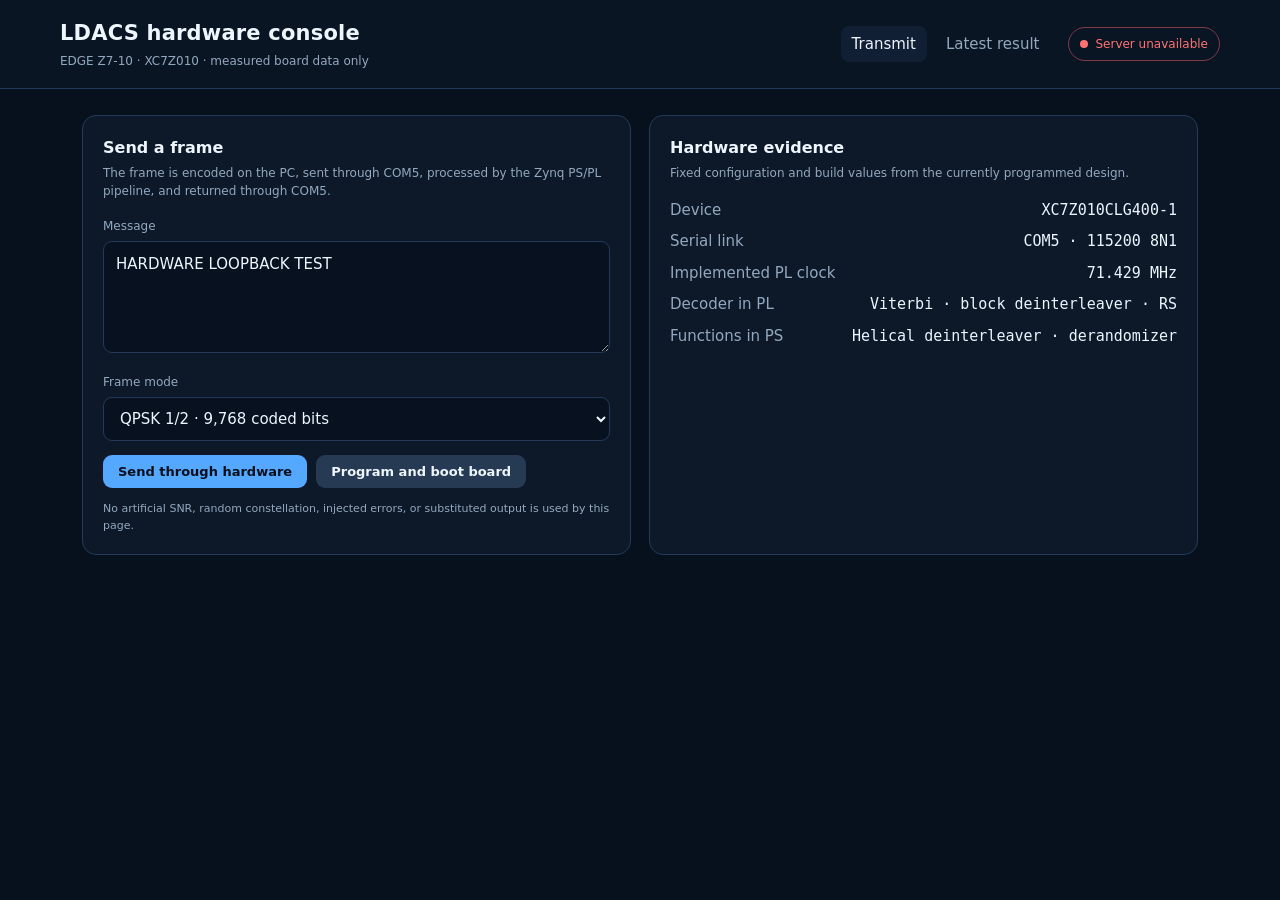
==== web/tx/index.html @ 37ef96d2 "Publish EDGE Z7-10 LDACS hardware receiver" ====
<!doctype html>
<html lang="en">
<head>
  <meta charset="utf-8">
  <meta name="viewport" content="width=device-width,initial-scale=1">
  <title>LDACS Hardware Console</title>
  <link rel="stylesheet" href="../shared/styles.css">
</head>
<body>
<header class="app-header">
  <div class="brand">
    <h1>LDACS hardware console</h1>
    <p>EDGE Z7-10 · XC7Z010 · measured board data only</p>
  </div>
  <nav class="nav"><a class="active" href="/tx/index.html">Transmit</a><a href="/rx/index.html">Latest result</a></nav>
  <div id="boardStatus" class="status">Checking COM5</div>
</header>

<main class="container stack">
  <section class="grid">
    <div class="card">
      <h2>Send a frame</h2>
      <p class="intro">The frame is encoded on the PC, sent through COM5, processed by the Zynq PS/PL pipeline, and returned through COM5.</p>
      <div class="field">
        <label for="message">Message</label>
        <textarea id="message">HARDWARE LOOPBACK TEST</textarea>
      </div>
      <div class="field">
        <label for="mode">Frame mode</label>
        <select id="mode">
          <option value="qpsk_1_2">QPSK 1/2 · 9,768 coded bits</option>
          <option value="qpsk_2_3">QPSK 2/3 · 9,768 coded bits</option>
          <option value="qpsk_3_4">QPSK 3/4 · 9,768 coded bits</option>
          <option value="16qam_1_2">16QAM 1/2 · 19,536 coded bits</option>
          <option value="16qam_2_3">16QAM 2/3 · 19,536 coded bits</option>
          <option value="64qam_1_2">64QAM 1/2 · 29,304 coded bits</option>
          <option value="64qam_2_3">64QAM 2/3 · 29,304 coded bits</option>
          <option value="64qam_3_4">64QAM 3/4 · 29,304 coded bits</option>
        </select>
      </div>
      <div class="actions">
        <button id="sendButton" class="primary" onclick="sendFrame()">Send through hardware</button>
        <button id="bootButton" class="secondary" onclick="bootBoard()">Program and boot board</button>
      </div>
      <div id="notice" class="notice"></div>
      <p class="footnote">No artificial SNR, random constellation, injected errors, or substituted output is used by this page.</p>
    </div>

    <div class="card">
      <h2>Hardware evidence</h2>
      <p class="intro">Fixed configuration and build values from the currently programmed design.</p>
      <div class="kv">
        <div>Device</div><div>XC7Z010CLG400-1</div>
        <div>Serial link</div><div>COM5 · 115200 8N1</div>
        <div>Implemented PL clock</div><div>71.429 MHz</div>
        <div>Decoder in PL</div><div>Viterbi · block deinterleaver · RS</div>
        <div>Functions in PS</div><div>Helical deinterleaver · derandomizer</div>
      </div>
    </div>
  </section>

  <section id="result" class="stack hidden">
    <div class="card">
      <h2>Returned data</h2>
      <p class="intro">The right-hand value is displayed only after a valid response header and payload arrive from the board.</p>
      <div class="message-pair">
        <div class="message-box"><strong>Sent</strong><pre id="sentText"></pre></div>
        <div id="receivedBox" class="message-box"><strong>Received from hardware</strong><pre id="receivedText"></pre></div>
      </div>
    </div>

    <div class="metrics">
      <div class="metric"><div id="roundTrip" class="value">—</div><div class="label">Measured COM5 round trip</div></div>
      <div class="metric"><div id="throughput" class="value">—</div><div class="label">Measured effective payload rate</div></div>
      <div class="metric"><div id="codedBits" class="value">—</div><div class="label">Coded bits sent</div></div>
      <div class="metric"><div id="payloadBytes" class="value">—</div><div class="label">Returned frame bytes</div></div>
    </div>

    <div class="card">
      <h2>Observed transaction path</h2>
      <p class="intro">This diagram identifies the components traversed; only the complete UART-to-UART interval is timed.</p>
      <div class="flow">
        <div class="node"><strong>PC encoder</strong><span>Software</span></div>
        <div class="node transport"><strong>COM5 TX</strong><span>UART bytes</span></div>
        <div class="node hardware"><strong>Zynq PS</strong><span>Helical + DMA</span></div>
        <div class="node hardware"><strong>FPGA PL</strong><span>Viterbi + BDI + RS</span></div>
        <div class="node hardware"><strong>Zynq PS</strong><span>Derandomizer</span></div>
        <div class="node transport"><strong>COM5 RX</strong><span>Returned payload</span></div>
      </div>
    </div>

    <div class="grid">
      <div class="card">
        <h2>Validation checks</h2>
        <p class="intro">Hardware output is checked both against the input and against a complete software decode of the exact transmitted frame.</p>
        <div class="check-grid">
          <div class="check"><div class="name">Hardware vs input</div><div id="inputCheck" class="result">—</div></div>
          <div class="check"><div class="name">Hardware vs full software model</div><div id="softwareCheck" class="result">—</div></div>
          <div class="check"><div class="name">RS status from hardware</div><div id="rsCheck" class="result">—</div></div>
        </div>
        <div class="kv">
          <div>Hardware byte mismatches</div><div id="hwMismatch">—</div>
          <div>Hardware RS corrections</div><div id="rsCorrections">—</div>
          <div>Hardware RS failures</div><div id="rsFailures">—</div>
          <div>Measured host software decode</div><div id="softwareTime">—</div>
        </div>
        <p class="footnote">The software model and hardware use the same SPEC-CHECK constants. A match verifies implementation consistency, not specification conformance.</p>
      </div>

      <div class="card">
        <h2>Implemented FPGA resources</h2>
        <p class="intro">Real values parsed from the routed XC7Z010 Vivado report.</p>
        <div class="resource"><div class="resource-head"><span>Slice LUTs</span><span>11,031 / 17,600 · 62.68%</span></div><div class="bar"><span style="width:62.68%"></span></div></div>
        <div class="resource"><div class="resource-head"><span>Slice registers</span><span>5,788 / 35,200 · 16.44%</span></div><div class="bar"><span style="width:16.44%"></span></div></div>
        <div class="resource"><div class="resource-head"><span>Block RAM tiles</span><span>50.5 / 60 · 84.17%</span></div><div class="bar"><span style="width:84.17%"></span></div></div>
        <div class="resource"><div class="resource-head"><span>DSPs</span><span>1 / 80 · 1.25%</span></div><div class="bar"><span style="width:1.25%"></span></div></div>
      </div>
    </div>
  </section>
</main>

<script src="../shared/app.js"></script>
<script>
const API = location.origin;
function showNotice(text, kind = 'info') { const box = document.getElementById('notice'); box.textContent = text; box.className = `notice show ${kind}`; }

async function pollStatus() {
  const pill = document.getElementById('boardStatus');
  try {
    const response = await fetch(`${API}/api/hw/status`, {cache: 'no-store'});
    const data = await response.json();
    if (data.com_open) { pill.className = 'status live'; pill.textContent = `COM5 open · ${data.baud} baud`; }
    else { pill.className = 'status error'; pill.textContent = 'COM5 unavailable'; }
  } catch (_) { pill.className = 'status error'; pill.textContent = 'Server unavailable'; }
}

async function bootBoard() {
  const button = document.getElementById('bootButton'); button.disabled = true;
  showNotice('Programming the FPGA and starting the ARM firmware…');
  try {
    const response = await fetch(`${API}/api/hw/boot`, {method: 'POST', body: '{}'});
    const data = await response.json();
    showNotice(data.success ? 'Board programmed and firmware started.' : data.message, data.success ? 'ok' : 'bad');
  } catch (error) { showNotice(`Boot failed: ${error.message}`, 'bad'); }
  finally { button.disabled = false; pollStatus(); }
}

async function sendFrame() {
  const button = document.getElementById('sendButton');
  const payload = document.getElementById('message').value;
  const mode = document.getElementById('mode').value;
  if (!payload.length) return showNotice('Enter a message first.', 'bad');
  button.disabled = true; showNotice('Waiting for the real COM5 hardware response…');
  try {
    const response = await fetch(`${API}/api/tx/transmit`, { method: 'POST', headers: {'Content-Type': 'application/json'}, body: JSON.stringify({payload, mode}) });
    const data = await response.json();
    if (data.status !== 'success' || !data.hw_active) throw new Error(data.message || 'No valid hardware result');
    renderResult(data);
    showNotice(data.is_bit_exact ? 'Hardware response received and verified.' : 'Hardware responded with mismatches.', data.is_bit_exact ? 'ok' : 'bad');
  } catch (error) { document.getElementById('result').classList.add('hidden'); showNotice(error.message, 'bad'); }
  finally { button.disabled = false; pollStatus(); }
}

function renderResult(data) {
  const sw = data.software_crosscheck || {};
  document.getElementById('result').classList.remove('hidden');
  document.getElementById('sentText').textContent = data.input_text || '';
  document.getElementById('receivedText').textContent = data.recovered_text || '';
  document.getElementById('receivedBox').classList.toggle('good', Boolean(data.is_bit_exact));
  document.getElementById('roundTrip').textContent = `${fixed(data.latency_ms, 3)} ms`;
  document.getElementById('throughput').textContent = `${fixed(data.throughput_mbps, 3)} Mb/s`;
  document.getElementById('codedBits').textContent = Number(data.coded_bits || 0).toLocaleString();
  document.getElementById('payloadBytes').textContent = `${Number(data.frame_payload_bytes || 0).toLocaleString()} B`;
  setCheck('inputCheck', data.is_bit_exact, data.is_bit_exact ? 'PASS · bit exact' : 'FAIL');
  setCheck('softwareCheck', sw.matches_hardware, sw.matches_hardware ? 'PASS · exact match' : 'FAIL');
  setCheck('rsCheck', data.rs_fails === 0, data.rs_fails === 0 ? 'PASS · no failures' : 'FAIL');
  document.getElementById('hwMismatch').textContent = data.byte_mismatches ?? '—';
  document.getElementById('rsCorrections').textContent = data.rs_corrections ?? '—';
  document.getElementById('rsFailures').textContent = data.rs_fails ?? '—';
  document.getElementById('softwareTime').textContent = sw.measured_decode_ms == null ? '—' : `${fixed(sw.measured_decode_ms, 3)} ms`;
  document.getElementById('result').scrollIntoView({behavior: 'smooth', block: 'start'});
}
function setCheck(id, pass, text) { const element = document.getElementById(id); element.className = `result ${pass ? 'pass' : 'fail'}`; element.textContent = text; }
pollStatus(); setInterval(pollStatus, 5000);
</script>
</body>
</html>
---- web/shared/styles.css ----
:root {
  color-scheme: dark;
  --bg: #07101d; --panel: #0d1929; --panel-2: #101f33; --line: #233b59;
  --text: #edf5ff; --muted: #93a8bf; --blue: #55a8ff; --green: #42dfa0;
  --amber: #ffbd59; --red: #ff7272; --purple: #b795ff;
}
* { box-sizing: border-box; }
body { margin: 0; min-height: 100vh; background: var(--bg); color: var(--text); font: 15px/1.5 system-ui, -apple-system, "Segoe UI", sans-serif; }
.app-header { display: flex; align-items: center; gap: 18px; padding: 18px max(22px, calc((100vw - 1160px) / 2)); border-bottom: 1px solid var(--line); background: #0a1524; position: sticky; top: 0; z-index: 10; }
.brand { flex: 1; }
.brand h1 { margin: 0; font-size: 21px; letter-spacing: .2px; }
.brand p { margin: 2px 0 0; color: var(--muted); font-size: 12px; }
.nav { display: flex; gap: 8px; }
.nav a { color: var(--muted); text-decoration: none; padding: 7px 11px; border-radius: 8px; }
.nav a.active, .nav a:hover { color: var(--text); background: var(--panel-2); }
.status { display: inline-flex; align-items: center; gap: 7px; padding: 7px 11px; border: 1px solid var(--line); border-radius: 999px; color: var(--muted); font-size: 12px; white-space: nowrap; }
.status::before { content: ""; width: 8px; height: 8px; border-radius: 50%; background: #718096; }
.status.live { color: var(--green); border-color: #237858; }
.status.live::before { background: var(--green); box-shadow: 0 0 10px #42dfa088; }
.status.error { color: var(--red); border-color: #7d3b45; }
.status.error::before { background: var(--red); }
.container { max-width: 1160px; margin: 0 auto; padding: 26px 22px 46px; }
.grid { display: grid; grid-template-columns: repeat(2, minmax(0, 1fr)); gap: 18px; }
.metrics { display: grid; grid-template-columns: repeat(4, minmax(0, 1fr)); gap: 12px; }
.span-2 { grid-column: 1 / -1; }
.stack { display: grid; gap: 18px; }
.card { background: var(--panel); border: 1px solid var(--line); border-radius: 14px; padding: 20px; }
.card h2 { margin: 0 0 4px; font-size: 16px; }
.card .intro { margin: 0 0 17px; color: var(--muted); font-size: 12px; }
label { display: block; color: var(--muted); font-size: 12px; margin-bottom: 6px; }
textarea, select { width: 100%; color: var(--text); background: #07111f; border: 1px solid var(--line); border-radius: 9px; padding: 11px 12px; font: inherit; }
textarea { min-height: 112px; resize: vertical; }
textarea:focus, select:focus { outline: 2px solid #55a8ff55; border-color: var(--blue); }
.field { margin-bottom: 14px; }
.actions { display: flex; flex-wrap: wrap; gap: 9px; }
button { border: 0; border-radius: 9px; padding: 10px 15px; font: 650 13px/1 system-ui, sans-serif; cursor: pointer; }
button.primary { color: #05101c; background: var(--blue); }
button.secondary { color: var(--text); background: #263a53; }
button:disabled { opacity: .5; cursor: wait; }
.notice { display: none; margin-top: 13px; padding: 11px 12px; border-radius: 9px; font-size: 12px; }
.notice.show { display: block; }
.notice.ok { color: var(--green); background: #0b2b22; border: 1px solid #237858; }
.notice.bad { color: var(--red); background: #30171d; border: 1px solid #7d3b45; }
.notice.info { color: var(--blue); background: #10243a; border: 1px solid #28577f; }
.kv { display: grid; grid-template-columns: 1fr auto; gap: 9px 14px; margin-top: 14px; }
.kv div:nth-child(odd) { color: var(--muted); }
.kv div:nth-child(even) { text-align: right; font-family: ui-monospace, Consolas, monospace; }
.metric { background: var(--panel-2); border: 1px solid var(--line); border-radius: 12px; padding: 15px; }
.metric .value { font: 700 22px/1.2 ui-monospace, Consolas, monospace; color: var(--blue); }
.metric .label { margin-top: 6px; color: var(--muted); font-size: 11px; }
.message-pair { display: grid; grid-template-columns: 1fr 1fr; gap: 12px; }
.message-box { min-height: 92px; padding: 13px; border-radius: 10px; background: #06101d; border: 1px solid var(--line); }
.message-box strong { display: block; color: var(--muted); font-size: 11px; margin-bottom: 7px; }
.message-box pre { margin: 0; white-space: pre-wrap; overflow-wrap: anywhere; font: 14px/1.5 ui-monospace, Consolas, monospace; }
.message-box.good { border-color: #237858; }
.flow { display: grid; grid-template-columns: repeat(6, minmax(0, 1fr)); gap: 8px; align-items: stretch; }
.node { padding: 12px 9px; text-align: center; border: 1px solid var(--line); background: #091524; border-radius: 10px; }
.node strong { display: block; font-size: 12px; }
.node span { display: block; margin-top: 4px; color: var(--muted); font-size: 10px; }
.node.hardware { border-color: #7053a0; }
.node.transport { border-color: #28577f; }
.check-grid { display: grid; grid-template-columns: repeat(3, 1fr); gap: 10px; }
.check { background: #091524; border: 1px solid var(--line); border-radius: 10px; padding: 13px; }
.check .name { color: var(--muted); font-size: 11px; }
.check .result { margin-top: 5px; font-weight: 700; }
.pass { color: var(--green); } .fail { color: var(--red); } .caution { color: var(--amber); }
.footnote { margin: 13px 0 0; color: var(--muted); font-size: 11px; }
.resource { margin-top: 11px; }
.resource-head { display: flex; justify-content: space-between; color: var(--muted); font-size: 11px; }
.bar { height: 7px; margin-top: 5px; border-radius: 999px; background: #07111f; overflow: hidden; }
.bar span { display: block; height: 100%; background: var(--purple); }
.hidden { display: none !important; }
.empty { color: var(--muted); text-align: center; padding: 35px 10px; }
@media (max-width: 850px) {
  .app-header { align-items: flex-start; flex-wrap: wrap; }
  .brand { flex-basis: 100%; }
  .grid, .message-pair { grid-template-columns: 1fr; }
  .metrics { grid-template-columns: repeat(2, 1fr); }
  .flow { grid-template-columns: repeat(2, 1fr); }
  .check-grid { grid-template-columns: 1fr; }
}
@media (max-width: 520px) {
  .container { padding: 18px 13px 34px; }
  .metrics, .flow { grid-template-columns: 1fr; }
  .status { width: 100%; justify-content: center; }
}
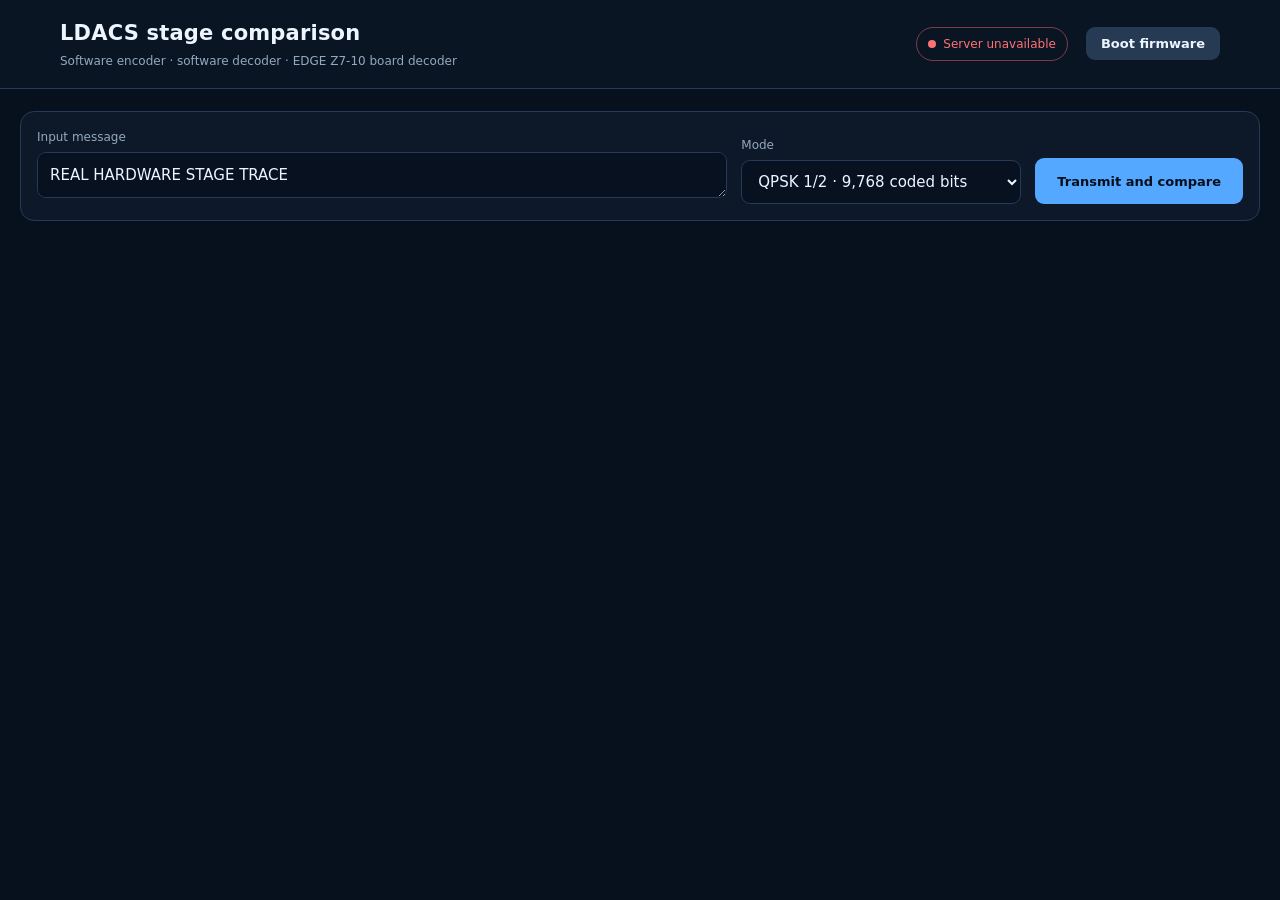
==== commit 4b292d58: "Preserve current EDGE Z7-10 LDACS project snapshot" ====
--- a/web/tx/index.html
+++ b/web/tx/index.html
@@ -3,118 +3,80 @@
 <head>
   <meta charset="utf-8">
   <meta name="viewport" content="width=device-width,initial-scale=1">
-  <title>LDACS Hardware Console</title>
+  <title>LDACS Real Stage Comparison</title>
   <link rel="stylesheet" href="../shared/styles.css">
 </head>
 <body>
 <header class="app-header">
   <div class="brand">
-    <h1>LDACS hardware console</h1>
-    <p>EDGE Z7-10 · XC7Z010 · measured board data only</p>
+    <h1>LDACS stage comparison</h1>
+    <p>Software encoder · software decoder · EDGE Z7-10 board decoder</p>
   </div>
-  <nav class="nav"><a class="active" href="/tx/index.html">Transmit</a><a href="/rx/index.html">Latest result</a></nav>
   <div id="boardStatus" class="status">Checking COM5</div>
+  <button id="bootButton" class="secondary" onclick="bootBoard()">Boot firmware</button>
 </header>
 
-<main class="container stack">
-  <section class="grid">
-    <div class="card">
-      <h2>Send a frame</h2>
-      <p class="intro">The frame is encoded on the PC, sent through COM5, processed by the Zynq PS/PL pipeline, and returned through COM5.</p>
-      <div class="field">
-        <label for="message">Message</label>
-        <textarea id="message">HARDWARE LOOPBACK TEST</textarea>
+<main class="trace-container">
+  <section class="control-card">
+    <div class="field input-field">
+      <label for="message">Input message</label>
+      <textarea id="message">REAL HARDWARE STAGE TRACE</textarea>
+    </div>
+    <div class="field mode-field">
+      <label for="mode">Mode</label>
+      <select id="mode">
+        <option value="qpsk_1_2">QPSK 1/2 · 9,768 coded bits</option>
+        <option value="qpsk_2_3">QPSK 2/3 · 9,768 coded bits</option>
+        <option value="qpsk_3_4">QPSK 3/4 · 9,768 coded bits</option>
+        <option value="16qam_1_2">16QAM 1/2 · 19,536 coded bits</option>
+        <option value="16qam_2_3">16QAM 2/3 · 19,536 coded bits</option>
+        <option value="64qam_1_2">64QAM 1/2 · 29,304 coded bits</option>
+        <option value="64qam_2_3">64QAM 2/3 · 29,304 coded bits</option>
+        <option value="64qam_3_4">64QAM 3/4 · 29,304 coded bits</option>
+      </select>
+    </div>
+    <button id="sendButton" class="primary transmit-button" onclick="sendFrame()">Transmit and compare</button>
+  </section>
+
+  <div id="notice" class="notice"></div>
+
+  <section id="result" class="hidden">
+    <section class="received-card">
+      <div>
+        <span class="received-label">Received from board</span>
+        <pre id="receivedMessage"></pre>
       </div>
-      <div class="field">
-        <label for="mode">Frame mode</label>
-        <select id="mode">
-          <option value="qpsk_1_2">QPSK 1/2 · 9,768 coded bits</option>
-          <option value="qpsk_2_3">QPSK 2/3 · 9,768 coded bits</option>
-          <option value="qpsk_3_4">QPSK 3/4 · 9,768 coded bits</option>
-          <option value="16qam_1_2">16QAM 1/2 · 19,536 coded bits</option>
-          <option value="16qam_2_3">16QAM 2/3 · 19,536 coded bits</option>
-          <option value="64qam_1_2">64QAM 1/2 · 29,304 coded bits</option>
-          <option value="64qam_2_3">64QAM 2/3 · 29,304 coded bits</option>
-          <option value="64qam_3_4">64QAM 3/4 · 29,304 coded bits</option>
+      <span id="messageMatch" class="comparison">Waiting</span>
+    </section>
+    <details class="performance-panel" open>
+      <summary>Measured performance analysis</summary>
+      <div class="performance-controls">
+        <label for="performanceView">Display</label>
+        <select id="performanceView" onchange="renderPerformanceView()">
+          <option value="board">Board decoder runtime</option>
+          <option value="encoder">Software encoder runtime</option>
+          <option value="software">Software decoder runtime</option>
+          <option value="resources">FPGA resource utilization</option>
+          <option value="static">FPGA static timing</option>
         </select>
       </div>
-      <div class="actions">
-        <button id="sendButton" class="primary" onclick="sendFrame()">Send through hardware</button>
-        <button id="bootButton" class="secondary" onclick="bootBoard()">Program and boot board</button>
-      </div>
-      <div id="notice" class="notice"></div>
-      <p class="footnote">No artificial SNR, random constellation, injected errors, or substituted output is used by this page.</p>
-    </div>
-
-    <div class="card">
-      <h2>Hardware evidence</h2>
-      <p class="intro">Fixed configuration and build values from the currently programmed design.</p>
-      <div class="kv">
-        <div>Device</div><div>XC7Z010CLG400-1</div>
-        <div>Serial link</div><div>COM5 · 115200 8N1</div>
-        <div>Implemented PL clock</div><div>71.429 MHz</div>
-        <div>Decoder in PL</div><div>Viterbi · block deinterleaver · RS</div>
-        <div>Functions in PS</div><div>Helical deinterleaver · derandomizer</div>
-      </div>
-    </div>
-  </section>
-
-  <section id="result" class="stack hidden">
-    <div class="card">
-      <h2>Returned data</h2>
-      <p class="intro">The right-hand value is displayed only after a valid response header and payload arrive from the board.</p>
-      <div class="message-pair">
-        <div class="message-box"><strong>Sent</strong><pre id="sentText"></pre></div>
-        <div id="receivedBox" class="message-box"><strong>Received from hardware</strong><pre id="receivedText"></pre></div>
-      </div>
-    </div>
-
-    <div class="metrics">
-      <div class="metric"><div id="roundTrip" class="value">—</div><div class="label">Measured COM5 round trip</div></div>
-      <div class="metric"><div id="throughput" class="value">—</div><div class="label">Measured effective payload rate</div></div>
-      <div class="metric"><div id="codedBits" class="value">—</div><div class="label">Coded bits sent</div></div>
-      <div class="metric"><div id="payloadBytes" class="value">—</div><div class="label">Returned frame bytes</div></div>
-    </div>
-
-    <div class="card">
-      <h2>Observed transaction path</h2>
-      <p class="intro">This diagram identifies the components traversed; only the complete UART-to-UART interval is timed.</p>
-      <div class="flow">
-        <div class="node"><strong>PC encoder</strong><span>Software</span></div>
-        <div class="node transport"><strong>COM5 TX</strong><span>UART bytes</span></div>
-        <div class="node hardware"><strong>Zynq PS</strong><span>Helical + DMA</span></div>
-        <div class="node hardware"><strong>FPGA PL</strong><span>Viterbi + BDI + RS</span></div>
-        <div class="node hardware"><strong>Zynq PS</strong><span>Derandomizer</span></div>
-        <div class="node transport"><strong>COM5 RX</strong><span>Returned payload</span></div>
-      </div>
-    </div>
-
-    <div class="grid">
-      <div class="card">
-        <h2>Validation checks</h2>
-        <p class="intro">Hardware output is checked both against the input and against a complete software decode of the exact transmitted frame.</p>
-        <div class="check-grid">
-          <div class="check"><div class="name">Hardware vs input</div><div id="inputCheck" class="result">—</div></div>
-          <div class="check"><div class="name">Hardware vs full software model</div><div id="softwareCheck" class="result">—</div></div>
-          <div class="check"><div class="name">RS status from hardware</div><div id="rsCheck" class="result">—</div></div>
-        </div>
-        <div class="kv">
-          <div>Hardware byte mismatches</div><div id="hwMismatch">—</div>
-          <div>Hardware RS corrections</div><div id="rsCorrections">—</div>
-          <div>Hardware RS failures</div><div id="rsFailures">—</div>
-          <div>Measured host software decode</div><div id="softwareTime">—</div>
-        </div>
-        <p class="footnote">The software model and hardware use the same SPEC-CHECK constants. A match verifies implementation consistency, not specification conformance.</p>
-      </div>
-
-      <div class="card">
-        <h2>Implemented FPGA resources</h2>
-        <p class="intro">Real values parsed from the routed XC7Z010 Vivado report.</p>
-        <div class="resource"><div class="resource-head"><span>Slice LUTs</span><span>11,031 / 17,600 · 62.68%</span></div><div class="bar"><span style="width:62.68%"></span></div></div>
-        <div class="resource"><div class="resource-head"><span>Slice registers</span><span>5,788 / 35,200 · 16.44%</span></div><div class="bar"><span style="width:16.44%"></span></div></div>
-        <div class="resource"><div class="resource-head"><span>Block RAM tiles</span><span>50.5 / 60 · 84.17%</span></div><div class="bar"><span style="width:84.17%"></span></div></div>
-        <div class="resource"><div class="resource-head"><span>DSPs</span><span>1 / 80 · 1.25%</span></div><div class="bar"><span style="width:1.25%"></span></div></div>
-      </div>
+      <div id="performanceSummary" class="performance-summary"></div>
+      <div id="performanceContent"></div>
+      <p class="performance-note">Only measurements from this transaction and the current routed Vivado build are displayed. Missing reports are shown as unavailable.</p>
+    </details>
+    <div class="trace-columns">
+      <section class="trace-column encoder-column">
+        <header><span>01</span><div><h2>Software encoder</h2><p>Exact host-generated transmit stages</p></div></header>
+        <div id="encoderStages" class="stage-list"></div>
+      </section>
+      <section class="trace-column software-column">
+        <header><span>02</span><div><h2>Software decoder</h2><p>Full decode of the transmitted frame</p></div></header>
+        <div id="softwareStages" class="stage-list"></div>
+      </section>
+      <section class="trace-column board-column">
+        <header><span>03</span><div><h2>Board decoder</h2><p>Buffers returned by PS/PL over COM5</p></div></header>
+        <div id="boardStages" class="stage-list"></div>
+      </section>
     </div>
   </section>
 </main>
@@ -122,27 +84,46 @@
 <script src="../shared/app.js"></script>
 <script>
 const API = location.origin;
-function showNotice(text, kind = 'info') { const box = document.getElementById('notice'); box.textContent = text; box.className = `notice show ${kind}`; }
+let latestPerformance = null;
+
+function showNotice(text, kind = 'info') {
+  const box = document.getElementById('notice');
+  box.textContent = text;
+  box.className = `notice show ${kind}`;
+}
 
 async function pollStatus() {
   const pill = document.getElementById('boardStatus');
   try {
     const response = await fetch(`${API}/api/hw/status`, {cache: 'no-store'});
     const data = await response.json();
-    if (data.com_open) { pill.className = 'status live'; pill.textContent = `COM5 open · ${data.baud} baud`; }
-    else { pill.className = 'status error'; pill.textContent = 'COM5 unavailable'; }
-  } catch (_) { pill.className = 'status error'; pill.textContent = 'Server unavailable'; }
+    if (data.com_open) {
+      pill.className = 'status live';
+      pill.textContent = `${data.port} connected · ${data.baud} baud`;
+    } else {
+      pill.className = 'status error';
+      pill.textContent = 'Board disconnected';
+    }
+  } catch (_) {
+    pill.className = 'status error';
+    pill.textContent = 'Server unavailable';
+  }
 }
 
 async function bootBoard() {
-  const button = document.getElementById('bootButton'); button.disabled = true;
-  showNotice('Programming the FPGA and starting the ARM firmware…');
+  const button = document.getElementById('bootButton');
+  button.disabled = true;
+  showNotice('Programming FPGA and starting trace firmware…');
   try {
     const response = await fetch(`${API}/api/hw/boot`, {method: 'POST', body: '{}'});
     const data = await response.json();
-    showNotice(data.success ? 'Board programmed and firmware started.' : data.message, data.success ? 'ok' : 'bad');
-  } catch (error) { showNotice(`Boot failed: ${error.message}`, 'bad'); }
-  finally { button.disabled = false; pollStatus(); }
+    showNotice(data.success ? 'Firmware booted. Real stage tracing is ready.' : data.message, data.success ? 'ok' : 'bad');
+  } catch (error) {
+    showNotice(`Boot failed: ${error.message}`, 'bad');
+  } finally {
+    button.disabled = false;
+    pollStatus();
+  }
 }
 
 async function sendFrame() {
@@ -150,38 +131,140 @@
   const payload = document.getElementById('message').value;
   const mode = document.getElementById('mode').value;
   if (!payload.length) return showNotice('Enter a message first.', 'bad');
-  button.disabled = true; showNotice('Waiting for the real COM5 hardware response…');
+  button.disabled = true;
+  document.getElementById('result').classList.add('hidden');
+  showNotice('Running software chains and collecting five real board stage buffers…');
   try {
-    const response = await fetch(`${API}/api/tx/transmit`, { method: 'POST', headers: {'Content-Type': 'application/json'}, body: JSON.stringify({payload, mode}) });
+    const response = await fetch(`${API}/api/tx/transmit`, {
+      method: 'POST', headers: {'Content-Type': 'application/json'}, body: JSON.stringify({payload, mode})
+    });
     const data = await response.json();
-    if (data.status !== 'success' || !data.hw_active) throw new Error(data.message || 'No valid hardware result');
-    renderResult(data);
-    showNotice(data.is_bit_exact ? 'Hardware response received and verified.' : 'Hardware responded with mismatches.', data.is_bit_exact ? 'ok' : 'bad');
-  } catch (error) { document.getElementById('result').classList.add('hidden'); showNotice(error.message, 'bad'); }
-  finally { button.disabled = false; pollStatus(); }
-}
-
-function renderResult(data) {
-  const sw = data.software_crosscheck || {};
+    if (data.status !== 'success' || !data.hw_active || !data.trace_columns) {
+      throw new Error(data.message || 'No valid hardware trace was returned');
+    }
+    renderColumns(data);
+    const boardStages = data.trace_columns.board_decoder || [];
+    const allMatch = boardStages.every(stage => stage.comparison && stage.comparison.match);
+    showNotice(allMatch ? 'All five board stages exactly match the software decoder.' : 'Hardware trace received; one or more stage comparisons failed.', allMatch ? 'ok' : 'bad');
+  } catch (error) {
+    showNotice(error.message, 'bad');
+  } finally {
+    button.disabled = false;
+    pollStatus();
+  }
+}
+
+function renderColumns(data) {
+  const columns = data.trace_columns;
+  document.getElementById('receivedMessage').textContent = data.recovered_text || '';
+  const messageMatch = document.getElementById('messageMatch');
+  messageMatch.className = `comparison ${data.is_bit_exact ? 'pass' : 'fail'}`;
+  messageMatch.textContent = data.is_bit_exact ? 'BIT-EXACT' : `${Number(data.byte_mismatches || 0).toLocaleString()} BYTE MISMATCHES`;
+  renderStageList('encoderStages', columns.software_encoder || [], false);
+  renderStageList('softwareStages', columns.software_decoder || [], false);
+  renderStageList('boardStages', columns.board_decoder || [], true);
+  latestPerformance = data.performance_analysis || null;
+  renderPerformanceView();
   document.getElementById('result').classList.remove('hidden');
-  document.getElementById('sentText').textContent = data.input_text || '';
-  document.getElementById('receivedText').textContent = data.recovered_text || '';
-  document.getElementById('receivedBox').classList.toggle('good', Boolean(data.is_bit_exact));
-  document.getElementById('roundTrip').textContent = `${fixed(data.latency_ms, 3)} ms`;
-  document.getElementById('throughput').textContent = `${fixed(data.throughput_mbps, 3)} Mb/s`;
-  document.getElementById('codedBits').textContent = Number(data.coded_bits || 0).toLocaleString();
-  document.getElementById('payloadBytes').textContent = `${Number(data.frame_payload_bytes || 0).toLocaleString()} B`;
-  setCheck('inputCheck', data.is_bit_exact, data.is_bit_exact ? 'PASS · bit exact' : 'FAIL');
-  setCheck('softwareCheck', sw.matches_hardware, sw.matches_hardware ? 'PASS · exact match' : 'FAIL');
-  setCheck('rsCheck', data.rs_fails === 0, data.rs_fails === 0 ? 'PASS · no failures' : 'FAIL');
-  document.getElementById('hwMismatch').textContent = data.byte_mismatches ?? '—';
-  document.getElementById('rsCorrections').textContent = data.rs_corrections ?? '—';
-  document.getElementById('rsFailures').textContent = data.rs_fails ?? '—';
-  document.getElementById('softwareTime').textContent = sw.measured_decode_ms == null ? '—' : `${fixed(sw.measured_decode_ms, 3)} ms`;
   document.getElementById('result').scrollIntoView({behavior: 'smooth', block: 'start'});
 }
-function setCheck(id, pass, text) { const element = document.getElementById(id); element.className = `result ${pass ? 'pass' : 'fail'}`; element.textContent = text; }
-pollStatus(); setInterval(pollStatus, 5000);
+
+function renderPerformanceView() {
+  const target = document.getElementById('performanceContent');
+  const summary = document.getElementById('performanceSummary');
+  if (!target || !latestPerformance) {
+    if (target) target.innerHTML = '<p class="empty">No real performance measurement has been received.</p>';
+    if (summary) summary.innerHTML = '';
+    return;
+  }
+  const p = latestPerformance;
+  const pl = p.complete_pl_pipeline || {};
+  const uart = p.uart_round_trip || {};
+  summary.innerHTML = [
+    performanceMetric('PL clock', `${formatNumber(p.pl_clock_mhz, 6)} MHz`),
+    performanceMetric('Complete FPGA pipeline', `${formatNumber(pl.latency_us, 3)} µs`),
+    performanceMetric('Pipeline cycles', formatInteger(pl.cycles)),
+    performanceMetric('COM5 trace transaction', `${formatNumber(uart.latency_us / 1000, 3)} ms`),
+  ].join('');
+
+  const view = document.getElementById('performanceView').value;
+  if (view === 'resources') return renderResources(target, p.vivado || {});
+  if (view === 'static') return renderStaticTiming(target, p.vivado || {});
+  const rows = view === 'encoder' ? p.software_encoder
+    : view === 'software' ? p.software_decoder : p.board_decoder;
+  renderRuntime(target, rows || []);
+}
+
+function performanceMetric(label, value) {
+  return `<div><span>${escapeHtml(label)}</span><strong>${escapeHtml(value)}</strong></div>`;
+}
+
+function renderRuntime(target, rows) {
+  target.innerHTML = `<div class="performance-table-wrap"><table class="performance-table">
+    <thead><tr><th>Block</th><th>Execution domain</th><th>Measured latency</th><th>Measured cycles</th><th>Processed</th><th>Throughput</th></tr></thead>
+    <tbody>${rows.map(row => `<tr>
+      <td>${escapeHtml(row.name)}</td><td>${escapeHtml(row.domain)}</td>
+      <td>${formatNumber(row.latency_us, 3)} µs</td><td>${formatInteger(row.cycles)}</td>
+      <td>${formatInteger(row.work_size)} ${escapeHtml(row.work_unit)}</td>
+      <td>${formatNumber(row.throughput_mbps, 6)} Mb/s</td>
+    </tr>`).join('')}</tbody></table></div>`;
+}
+
+function renderResources(target, vivado) {
+  const rows = [...(vivado.blocks || [])];
+  if (vivado.total) rows.push({name: 'Complete implemented design', utilization: vivado.total, available: true});
+  target.innerHTML = `<div class="performance-table-wrap"><table class="performance-table">
+    <thead><tr><th>Routed hierarchy</th><th>Slice LUTs</th><th>Flip-flops</th><th>BRAM tiles</th><th>DSP48</th></tr></thead>
+    <tbody>${rows.map(row => {
+      const u = row.utilization;
+      return `<tr><td>${escapeHtml(row.name)}</td>${u
+        ? `<td>${formatInteger(u.lut)}</td><td>${formatInteger(u.ff)}</td><td>${formatNumber(u.bram, 1)}</td><td>${formatInteger(u.dsp)}</td>`
+        : '<td colspan="4" class="unavailable">Unavailable until the routed block report is generated</td>'}</tr>`;
+    }).join('')}</tbody></table></div>`;
+}
+
+function renderStaticTiming(target, vivado) {
+  const rows = vivado.blocks || [];
+  target.innerHTML = `<div class="performance-table-wrap"><table class="performance-table">
+    <thead><tr><th>Routed hierarchy</th><th>Worst internal setup slack</th><th>Clock</th><th>Result</th></tr></thead>
+    <tbody>${rows.map(row => {
+      const timing = row.static_timing;
+      const slack = timing && timing.worst_setup_slack_ns;
+      return `<tr><td>${escapeHtml(row.name)}</td>${timing
+        ? `<td>${formatNumber(slack, 3)} ns</td><td>${formatNumber(latestPerformance.pl_clock_mhz, 6)} MHz</td><td class="${slack >= 0 ? 'pass' : 'fail'}">${slack >= 0 ? 'MET' : 'VIOLATED'}</td>`
+        : '<td colspan="3" class="unavailable">Unavailable until the routed block timing report is generated</td>'}</tr>`;
+    }).join('')}</tbody></table></div>`;
+}
+
+function formatNumber(value, digits) {
+  return Number.isFinite(Number(value)) ? Number(value).toLocaleString(undefined, {minimumFractionDigits: digits, maximumFractionDigits: digits}) : 'Unavailable';
+}
+
+function formatInteger(value) {
+  return Number.isFinite(Number(value)) ? Number(value).toLocaleString() : '—';
+}
+
+function renderStageList(targetId, stages, showComparison) {
+  const target = document.getElementById(targetId);
+  target.innerHTML = stages.map((stage, index) => stageCard(stage, index, showComparison)).join('');
+}
+
+function stageCard(stage, index, showComparison) {
+  const comparison = stage.comparison || {};
+  const badge = showComparison
+    ? `<span class="comparison ${comparison.match ? 'pass' : 'fail'}">${comparison.match ? 'MATCH' : 'MISMATCH'} · ${Number(comparison.mismatch_count || 0).toLocaleString()}</span>`
+    : `<span class="stage-number">Stage ${index + 1}</span>`;
+  return `<article class="stage-card ${showComparison && comparison.match ? 'matched' : ''}">
+    <div class="stage-title"><h3>${escapeHtml(stage.name)}</h3>${badge}</div>
+    <p class="stage-source">${escapeHtml(stage.source)}</p>
+    <div class="stage-meta"><span>${Number(stage.length || 0).toLocaleString()} ${escapeHtml(stage.unit)}</span><span>SHA-256 ${escapeHtml(stage.sha256)}</span></div>
+    <pre class="stage-preview">${escapeHtml(stage.preview)}</pre>
+    <details><summary>Show complete real output</summary><pre class="stage-full">${escapeHtml(stage.full_output)}</pre></details>
+  </article>`;
+}
+
+pollStatus();
+setInterval(pollStatus, 5000);
 </script>
 </body>
 </html>
--- a/web/shared/styles.css
+++ b/web/shared/styles.css
@@ -71,6 +71,59 @@
 .bar span { display: block; height: 100%; background: var(--purple); }
 .hidden { display: none !important; }
 .empty { color: var(--muted); text-align: center; padding: 35px 10px; }
+.trace-container { max-width: 1680px; margin: 0 auto; padding: 22px 20px 50px; }
+.control-card { display: grid; grid-template-columns: minmax(280px, 1fr) 280px auto; gap: 14px; align-items: end; background: var(--panel); border: 1px solid var(--line); border-radius: 14px; padding: 16px; }
+.control-card .field { margin: 0; }
+.control-card textarea { min-height: 46px; height: 46px; resize: vertical; }
+.transmit-button { height: 46px; padding-inline: 22px; }
+.trace-container > .notice { margin: 14px 0; }
+.trace-columns { display: grid; grid-template-columns: repeat(3, minmax(0, 1fr)); gap: 14px; align-items: start; }
+.received-card { display: flex; justify-content: space-between; align-items: center; gap: 18px; margin-bottom: 14px; padding: 16px 18px; border: 1px solid #237858; border-radius: 14px; background: #0b211c; }
+.received-card > div { min-width: 0; }
+.received-label { display: block; margin-bottom: 5px; color: var(--green); font-size: 11px; font-weight: 700; text-transform: uppercase; letter-spacing: .08em; }
+.received-card pre { margin: 0; color: var(--text); white-space: pre-wrap; overflow-wrap: anywhere; font: 16px/1.5 ui-monospace, Consolas, monospace; }
+.performance-panel { margin-bottom: 14px; border: 1px solid var(--line); border-radius: 14px; background: var(--panel); overflow: hidden; }
+.performance-panel > summary { padding: 15px 18px; color: var(--blue); cursor: pointer; font-weight: 700; }
+.performance-panel[open] > summary { border-bottom: 1px solid var(--line); }
+.performance-controls { display: flex; align-items: end; gap: 12px; padding: 14px 18px 0; }
+.performance-controls label { margin: 0; }
+.performance-controls select { width: min(360px, 100%); }
+.performance-summary { display: grid; grid-template-columns: repeat(4, minmax(0, 1fr)); gap: 10px; padding: 14px 18px; }
+.performance-summary > div { min-width: 0; padding: 12px; border: 1px solid var(--line); border-radius: 10px; background: #07111f; }
+.performance-summary span { display: block; color: var(--muted); font-size: 10px; }
+.performance-summary strong { display: block; margin-top: 5px; overflow-wrap: anywhere; color: var(--green); font: 700 15px ui-monospace, Consolas, monospace; }
+.performance-table-wrap { margin: 0 18px; overflow-x: auto; border: 1px solid var(--line); border-radius: 10px; }
+.performance-table { width: 100%; border-collapse: collapse; font-size: 11px; }
+.performance-table th, .performance-table td { padding: 10px 11px; border-bottom: 1px solid var(--line); text-align: right; white-space: nowrap; }
+.performance-table th { color: var(--muted); background: #07111f; font-weight: 650; }
+.performance-table th:first-child, .performance-table td:first-child, .performance-table td:nth-child(2) { text-align: left; }
+.performance-table tbody tr:last-child td { border-bottom: 0; }
+.performance-table td:not(:first-child) { font-family: ui-monospace, Consolas, monospace; }
+.performance-table .unavailable { color: var(--muted); text-align: center; font-family: inherit; }
+.performance-note { margin: 12px 18px 16px; color: var(--muted); font-size: 10px; }
+.trace-column { min-width: 0; border: 1px solid var(--line); border-radius: 15px; background: #091524; overflow: hidden; }
+.trace-column > header { display: flex; gap: 12px; align-items: center; padding: 16px; border-bottom: 1px solid var(--line); background: var(--panel); }
+.trace-column > header > span { display: grid; place-items: center; width: 34px; height: 34px; flex: 0 0 auto; border-radius: 9px; background: #152a43; color: var(--blue); font: 700 12px ui-monospace, Consolas, monospace; }
+.trace-column h2 { margin: 0; font-size: 15px; }
+.trace-column header p { margin: 2px 0 0; color: var(--muted); font-size: 11px; }
+.software-column > header > span { color: var(--purple); background: #261c3c; }
+.board-column > header > span { color: var(--green); background: #0b2b22; }
+.stage-list { display: grid; gap: 10px; padding: 10px; }
+.stage-card { min-width: 0; padding: 13px; border: 1px solid var(--line); border-radius: 11px; background: #07111f; }
+.stage-card.matched { border-color: #237858; }
+.stage-title { display: flex; justify-content: space-between; gap: 10px; align-items: flex-start; }
+.stage-title h3 { margin: 0; font-size: 13px; }
+.stage-number, .comparison { flex: 0 0 auto; padding: 3px 7px; border-radius: 999px; color: var(--muted); background: #14243a; font: 700 9px ui-monospace, Consolas, monospace; }
+.comparison.pass { color: var(--green); background: #0b2b22; }
+.comparison.fail { color: var(--red); background: #30171d; }
+.stage-source { margin: 4px 0 10px; color: var(--muted); font-size: 10px; }
+.stage-meta { display: grid; gap: 4px; margin-bottom: 8px; color: var(--muted); font: 9px/1.4 ui-monospace, Consolas, monospace; }
+.stage-meta span:last-child { overflow: hidden; text-overflow: ellipsis; white-space: nowrap; }
+.stage-preview, .stage-full { margin: 0; padding: 10px; border-radius: 8px; background: #030914; color: #bcd7f2; white-space: pre-wrap; overflow-wrap: anywhere; font: 10px/1.45 ui-monospace, Consolas, monospace; }
+.stage-preview { max-height: 106px; overflow: auto; }
+.stage-card details { margin-top: 9px; }
+.stage-card summary { color: var(--blue); cursor: pointer; font-size: 10px; }
+.stage-full { max-height: 360px; margin-top: 8px; overflow: auto; }
 @media (max-width: 850px) {
   .app-header { align-items: flex-start; flex-wrap: wrap; }
   .brand { flex-basis: 100%; }
@@ -78,9 +131,17 @@
   .metrics { grid-template-columns: repeat(2, 1fr); }
   .flow { grid-template-columns: repeat(2, 1fr); }
   .check-grid { grid-template-columns: 1fr; }
+  .control-card { grid-template-columns: 1fr 1fr; }
+  .input-field { grid-column: 1 / -1; }
+  .trace-columns { grid-template-columns: 1fr; }
+  .performance-summary { grid-template-columns: repeat(2, 1fr); }
 }
 @media (max-width: 520px) {
   .container { padding: 18px 13px 34px; }
   .metrics, .flow { grid-template-columns: 1fr; }
   .status { width: 100%; justify-content: center; }
+  .control-card { grid-template-columns: 1fr; }
+  .input-field { grid-column: auto; }
+  .performance-summary { grid-template-columns: 1fr; }
+  .performance-controls { align-items: stretch; flex-direction: column; }
 }
